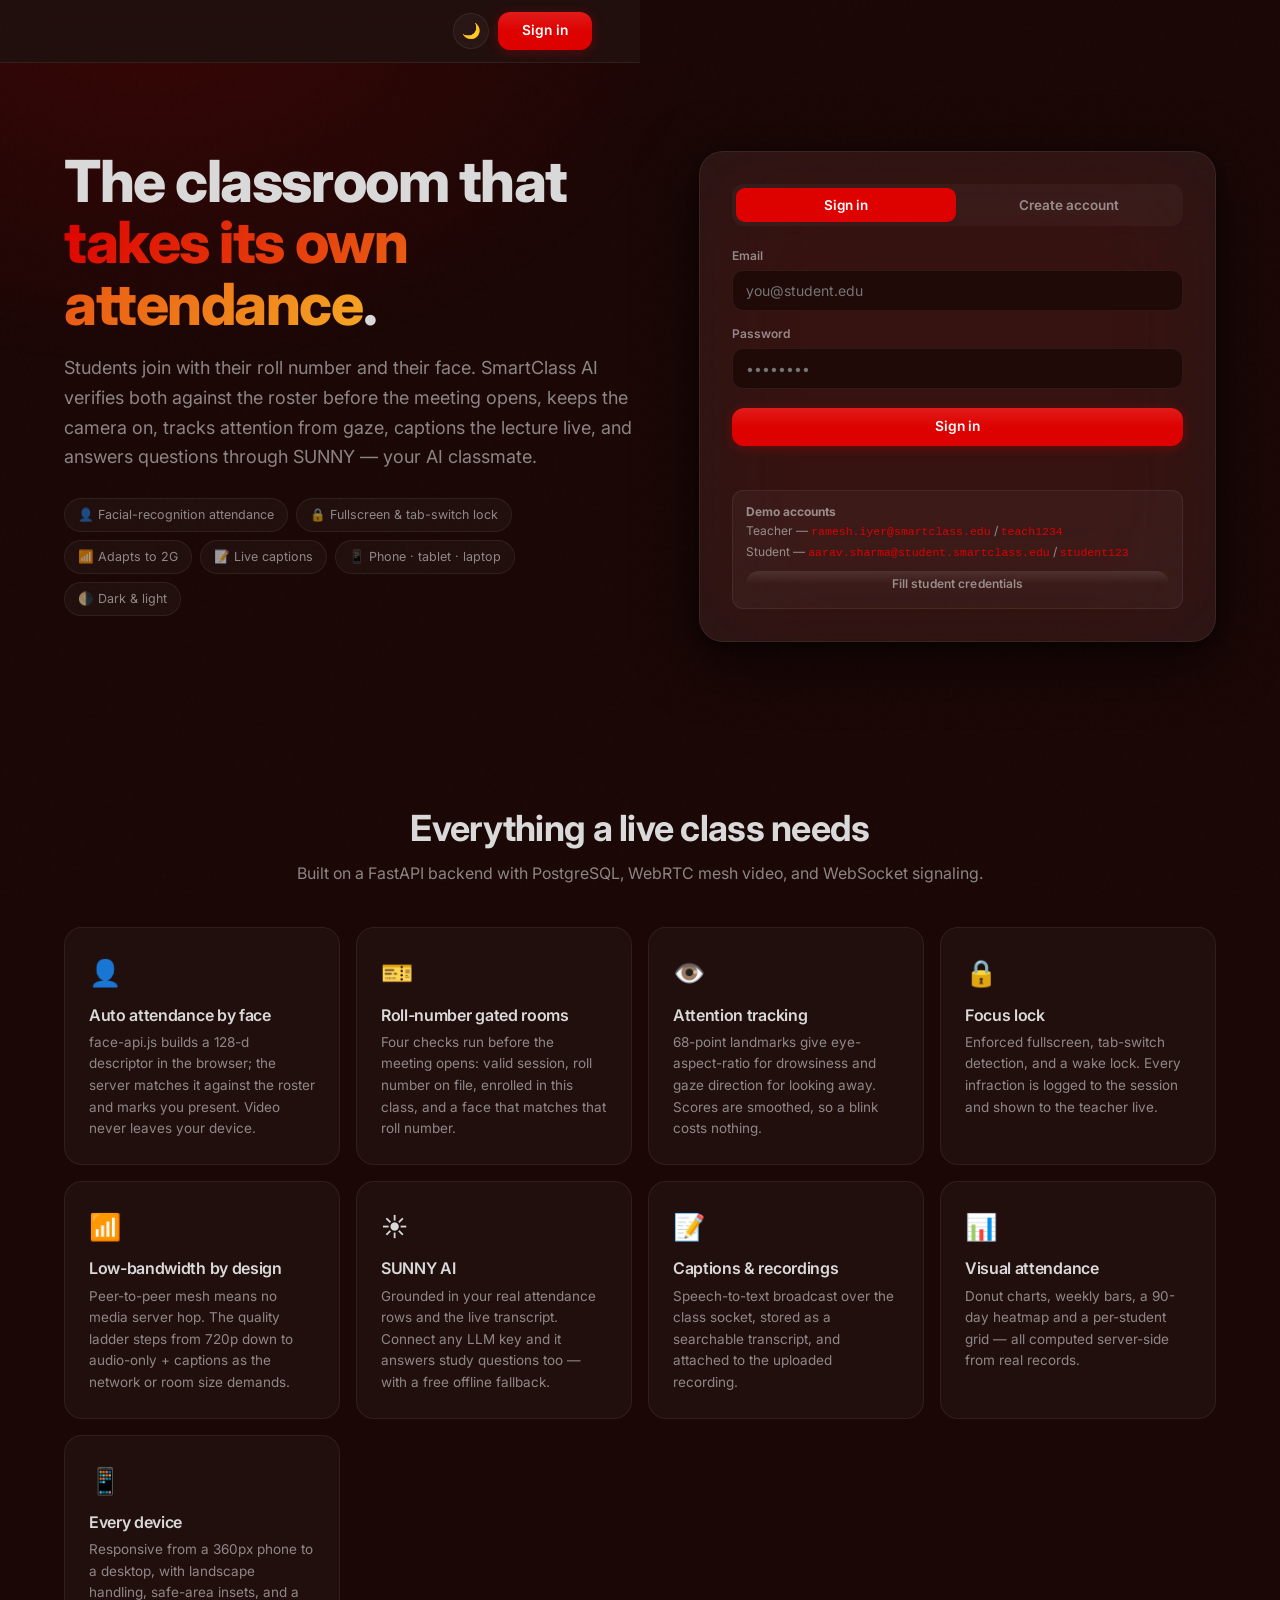
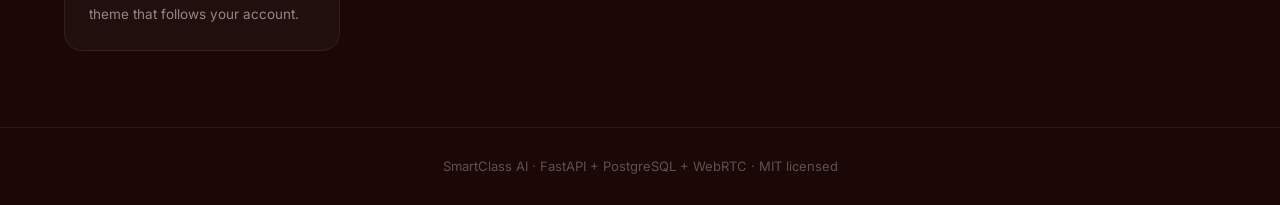
==== frontend/index.html @ 4f000e1f "Initial commit — SmartClass AI with bug fixes + Render deployment config" ====
<!DOCTYPE html>
<html lang="en" data-theme="dark">
<head>
<meta charset="UTF-8">
<meta name="viewport" content="width=device-width, initial-scale=1, viewport-fit=cover">
<meta name="theme-color" content="#1A0706">
<meta name="description" content="SmartClass AI — virtual classrooms with facial-recognition attendance, live captions, and the SUNNY AI assistant.">
<title>SmartClass AI — Intelligent Virtual Classrooms</title>
<link rel="preconnect" href="https://fonts.googleapis.com">
<link rel="preconnect" href="https://fonts.gstatic.com" crossorigin>
<link href="https://fonts.googleapis.com/css2?family=Inter:wght@300;400;500;600;700;800&display=swap" rel="stylesheet">
<link rel="stylesheet" href="css/liquid-glass.css">
<link rel="stylesheet" href="css/classroom.css">
<style>
  body { margin:0; background:var(--bg-primary); color:var(--text-primary); overflow-x:hidden; }
  .nav { position:sticky; top:0; z-index:50; display:flex; align-items:center; justify-content:space-between;
         padding:12px clamp(14px,4vw,48px); backdrop-filter:blur(18px);
         background:var(--glass-bg); border-bottom:1px solid var(--glass-border); }
  .brand { display:flex; align-items:center; gap:9px; font-weight:800; font-size:17px; }
  .brand em { font-style:normal; color:var(--accent); }
  .nav-actions { display:flex; align-items:center; gap:9px; }

  .hero { display:grid; grid-template-columns:1.05fr .95fr; gap:clamp(24px,5vw,64px);
          align-items:center; padding:clamp(36px,7vw,88px) clamp(16px,5vw,64px);
          background:radial-gradient(900px 600px at 12% -10%, rgba(var(--accent-rgb),.16), transparent 62%); }
  .hero h1 { font-size:clamp(32px,5.6vw,58px); line-height:1.06; letter-spacing:-.025em; margin:0 0 18px; }
  .hero h1 span { background:linear-gradient(120deg,var(--accent),#F5A623); -webkit-background-clip:text;
                  background-clip:text; -webkit-text-fill-color:transparent; }
  .hero p.lead { font-size:clamp(15px,2.1vw,18px); color:var(--text-secondary); line-height:1.65; margin:0 0 26px; max-width:52ch; }
  .pill-row { display:flex; flex-wrap:wrap; gap:8px; margin-bottom:26px; }
  .pill { padding:6px 13px; border-radius:999px; font-size:12.5px; background:var(--glass-bg);
          border:1px solid var(--glass-border); color:var(--text-secondary); }

  .auth-card { padding:clamp(20px,3.4vw,32px); border-radius:24px; }
  .auth-tabs { display:flex; gap:4px; padding:4px; border-radius:12px; background:var(--glass-bg); margin-bottom:20px; }
  .auth-tab { flex:1; padding:9px; border:0; border-radius:9px; background:transparent; cursor:pointer;
              font-family:inherit; font-size:13.5px; font-weight:600; color:var(--text-secondary); transition:all .2s; }
  .auth-tab.active { background:var(--accent); color:#fff; }
  .field { margin-bottom:13px; }
  .field label { display:block; font-size:12px; font-weight:600; color:var(--text-secondary); margin-bottom:5px; }
  .field input, .field select {
    width:100%; padding:11px 13px; border-radius:11px; font-family:inherit; font-size:14px; box-sizing:border-box;
    background:var(--bg-secondary); border:1px solid var(--glass-border); color:var(--text-primary); transition:border-color .2s; }
  .field input:focus, .field select:focus { outline:none; border-color:var(--accent); }
  .row2 { display:grid; grid-template-columns:1fr 1fr; gap:10px; }
  .auth-msg { font-size:13px; margin:10px 0 0; min-height:18px; }
  .auth-msg.error { color:var(--accent); } .auth-msg.ok { color:#2ECC71; }
  .demo-note { margin-top:16px; padding:11px 13px; border-radius:11px; font-size:12px; line-height:1.6;
               background:var(--glass-bg); color:var(--text-secondary); border:1px solid var(--glass-border); }
  .demo-note code { color:var(--accent); font-size:11.5px; }

  .features { padding:clamp(36px,6vw,80px) clamp(16px,5vw,64px); }
  .features h2 { font-size:clamp(24px,3.6vw,36px); text-align:center; margin:0 0 10px; letter-spacing:-.02em; }
  .features > p { text-align:center; color:var(--text-secondary); margin:0 0 40px; }
  .fgrid { display:grid; grid-template-columns:repeat(auto-fit,minmax(250px,1fr)); gap:16px; max-width:1180px; margin:0 auto; }
  .fcard { padding:24px; border-radius:18px; background:var(--glass-bg); border:1px solid var(--glass-border);
           transition:transform .25s cubic-bezier(.16,1,.3,1), border-color .25s; }
  .fcard:hover { transform:translateY(-4px); border-color:var(--glass-border-hover); }
  .fcard i { font-style:normal; font-size:26px; display:block; margin-bottom:12px; }
  .fcard h3 { margin:0 0 7px; font-size:16px; }
  .fcard p { margin:0; font-size:13.5px; color:var(--text-secondary); line-height:1.6; }

  footer { padding:28px; text-align:center; color:var(--text-tertiary); font-size:13px;
           border-top:1px solid var(--glass-border); }
  @media (max-width:900px) { .hero { grid-template-columns:1fr; } }
</style>
</head>
<body>

<nav class="nav">
  <div class="brand">☀️ SmartClass <em>AI</em></div>
  <div class="nav-actions">
    <button class="icon-btn" id="btn-theme" title="Light / dark">🌙</button>
    <a class="btn btn-primary" href="#auth" style="text-decoration:none">Sign in</a>
  </div>
</nav>

<section class="hero">
  <div>
    <h1>The classroom that <span>takes its own attendance</span>.</h1>
    <p class="lead">
      Students join with their roll number and their face. SmartClass AI verifies both against
      the roster before the meeting opens, keeps the camera on, tracks attention from gaze,
      captions the lecture live, and answers questions through SUNNY — your AI classmate.
    </p>
    <div class="pill-row">
      <span class="pill">👤 Facial-recognition attendance</span>
      <span class="pill">🔒 Fullscreen &amp; tab-switch lock</span>
      <span class="pill">📶 Adapts to 2G</span>
      <span class="pill">📝 Live captions</span>
      <span class="pill">📱 Phone · tablet · laptop</span>
      <span class="pill">🌗 Dark &amp; light</span>
    </div>
  </div>

  <div class="auth-card glass-float" id="auth">
    <div class="auth-tabs">
      <button class="auth-tab active" data-mode="login">Sign in</button>
      <button class="auth-tab" data-mode="register">Create account</button>
    </div>

    <form id="auth-form" autocomplete="on">
      <div id="register-only" hidden>
        <div class="field">
          <label for="f-name">Full name</label>
          <input id="f-name" name="name" type="text" placeholder="Aarav Sharma" autocomplete="name">
        </div>
        <div class="row2">
          <div class="field">
            <label for="f-role">I am a</label>
            <select id="f-role" name="role">
              <option value="student">Student</option>
              <option value="teacher">Teacher</option>
            </select>
          </div>
          <div class="field">
            <label for="f-roll">Roll number</label>
            <input id="f-roll" name="roll" type="text" placeholder="21CS031" autocomplete="off">
          </div>
        </div>
      </div>

      <div class="field">
        <label for="f-email">Email</label>
        <input id="f-email" name="email" type="email" required placeholder="you@student.edu" autocomplete="email">
      </div>
      <div class="field">
        <label for="f-pass">Password</label>
        <input id="f-pass" name="password" type="password" required placeholder="••••••••" autocomplete="current-password">
      </div>

      <button class="btn btn-primary" id="auth-submit" type="submit" style="width:100%;margin-top:6px">Sign in</button>
      <p class="auth-msg" id="auth-msg"></p>
    </form>

    <div class="demo-note">
      <strong>Demo accounts</strong><br>
      Teacher — <code>ramesh.iyer@smartclass.edu</code> / <code>teach1234</code><br>
      Student — <code>aarav.sharma@student.smartclass.edu</code> / <code>student123</code>
      <button class="btn btn-ghost" id="fill-student" style="margin-top:9px;width:100%;font-size:12px;padding:7px">
        Fill student credentials
      </button>
    </div>
  </div>
</section>

<section class="features">
  <h2>Everything a live class needs</h2>
  <p>Built on a FastAPI backend with PostgreSQL, WebRTC mesh video, and WebSocket signaling.</p>
  <div class="fgrid">
    <div class="fcard"><i>👤</i><h3>Auto attendance by face</h3>
      <p>face-api.js builds a 128-d descriptor in the browser; the server matches it against the roster and marks you present. Video never leaves your device.</p></div>
    <div class="fcard"><i>🎫</i><h3>Roll-number gated rooms</h3>
      <p>Four checks run before the meeting opens: valid session, roll number on file, enrolled in this class, and a face that matches that roll number.</p></div>
    <div class="fcard"><i>👁️</i><h3>Attention tracking</h3>
      <p>68-point landmarks give eye-aspect-ratio for drowsiness and gaze direction for looking away. Scores are smoothed, so a blink costs nothing.</p></div>
    <div class="fcard"><i>🔒</i><h3>Focus lock</h3>
      <p>Enforced fullscreen, tab-switch detection, and a wake lock. Every infraction is logged to the session and shown to the teacher live.</p></div>
    <div class="fcard"><i>📶</i><h3>Low-bandwidth by design</h3>
      <p>Peer-to-peer mesh means no media server hop. The quality ladder steps from 720p down to audio-only + captions as the network or room size demands.</p></div>
    <div class="fcard"><i>☀️</i><h3>SUNNY AI</h3>
      <p>Grounded in your real attendance rows and the live transcript. Connect any LLM key and it answers study questions too — with a free offline fallback.</p></div>
    <div class="fcard"><i>📝</i><h3>Captions &amp; recordings</h3>
      <p>Speech-to-text broadcast over the class socket, stored as a searchable transcript, and attached to the uploaded recording.</p></div>
    <div class="fcard"><i>📊</i><h3>Visual attendance</h3>
      <p>Donut charts, weekly bars, a 90-day heatmap and a per-student grid — all computed server-side from real records.</p></div>
    <div class="fcard"><i>📱</i><h3>Every device</h3>
      <p>Responsive from a 360px phone to a desktop, with landscape handling, safe-area insets, and a theme that follows your account.</p></div>
  </div>
</section>

<footer>SmartClass AI · FastAPI + PostgreSQL + WebRTC · MIT licensed</footer>

<script src="js/api.js"></script>
<script>
(() => {
  const $ = (id) => document.getElementById(id);
  let mode = 'login';

  /* theme */
  const applyTheme = (t) => {
    document.documentElement.setAttribute('data-theme', t);
    localStorage.setItem('sc-theme', t);
    $('btn-theme').textContent = t === 'dark' ? '🌙' : '☀️';
    document.querySelector('meta[name=theme-color]').setAttribute('content', t === 'dark' ? '#1A0706' : '#f5f0ef');
  };
  applyTheme(localStorage.getItem('sc-theme') || 'dark');
  $('btn-theme').onclick = () =>
    applyTheme(document.documentElement.getAttribute('data-theme') === 'dark' ? 'light' : 'dark');

  /* already signed in? */
  if (API.isAuthed()) {
    API.auth.me().then(() => { location.href = '/dashboard.html'; }).catch(() => API.setToken(null));
  }
  if (new URLSearchParams(location.search).get('expired')) {
    $('auth-msg').textContent = 'Your session expired — please sign in again.';
    $('auth-msg').className = 'auth-msg error';
  }

  /* tabs */
  document.querySelectorAll('.auth-tab').forEach(tab => {
    tab.onclick = () => {
      document.querySelectorAll('.auth-tab').forEach(t => t.classList.remove('active'));
      tab.classList.add('active');
      mode = tab.dataset.mode;
      $('register-only').hidden = mode === 'login';
      $('auth-submit').textContent = mode === 'login' ? 'Sign in' : 'Create account';
      $('f-pass').setAttribute('autocomplete', mode === 'login' ? 'current-password' : 'new-password');
      $('auth-msg').textContent = '';
    };
  });

  $('f-role').onchange = (e) => {
    const isStudent = e.target.value === 'student';
    $('f-roll').closest('.field').style.display = isStudent ? '' : 'none';
  };

  $('fill-student').onclick = () => {
    $('f-email').value = 'aarav.sharma@student.smartclass.edu';
    $('f-pass').value = 'student123';
  };

  /* submit */
  $('auth-form').onsubmit = async (e) => {
    e.preventDefault();
    const btn = $('auth-submit'), msg = $('auth-msg');
    btn.disabled = true;
    btn.textContent = mode === 'login' ? 'Signing in…' : 'Creating…';
    msg.textContent = '';

    try {
      if (mode === 'login') {
        await API.auth.login($('f-email').value.trim(), $('f-pass').value);
      } else {
        await API.auth.register({
          full_name: $('f-name').value.trim(),
          email: $('f-email').value.trim(),
          password: $('f-pass').value,
          role: $('f-role').value,
          roll_number: $('f-role').value === 'student' ? $('f-roll').value.trim() : null,
        });
      }
      msg.className = 'auth-msg ok';
      msg.textContent = 'Welcome — taking you to your dashboard…';
      const next = new URLSearchParams(location.search).get('next');
      setTimeout(() => { location.href = next || '/dashboard.html'; }, 500);
    } catch (err) {
      msg.className = 'auth-msg error';
      msg.textContent = err.message || 'Something went wrong.';
      btn.disabled = false;
      btn.textContent = mode === 'login' ? 'Sign in' : 'Create account';
    }
  };
})();
</script>
</body>
</html>
---- frontend/css/liquid-glass.css ----
/* ================================================================
   SmartClass AI — Liquid Glass Design System
   Dark-first, frosted glass, iOS-style aesthetics
   ================================================================ */

/* === Google Fonts Import === */
@import url('https://fonts.googleapis.com/css2?family=Inter:wght@300;400;500;600;700;800&display=swap');

/* === CSS Custom Properties === */
:root {
  /* --- Color Palette (Dark Theme — Default) --- */
  /* Coffee Bean #1A0706 · Black Cherry #55100D · Racing Red #DD0200 · Alabaster Grey #D9D9D9 */
  --bg-primary:    #1A0706;
  --bg-secondary:  #200a08;
  --bg-tertiary:   #2a100e;
  --bg-elevated:   #351613;

  /* Glass Morphism */
  --glass-bg:         rgba(217, 217, 217, 0.04);
  --glass-bg-hover:   rgba(217, 217, 217, 0.08);
  --glass-bg-active:  rgba(217, 217, 217, 0.12);
  --glass-bg-strong:  rgba(217, 217, 217, 0.07);
  --glass-border:     rgba(217, 217, 217, 0.08);
  --glass-border-hover: rgba(217, 217, 217, 0.15);
  --glass-blur:       40px;
  --glass-saturate:   180%;

  /* Text */
  --text-primary:    #D9D9D9;
  --text-secondary:  rgba(217, 217, 217, 0.60);
  --text-tertiary:   rgba(217, 217, 217, 0.35);
  --text-inverse:    #1A0706;

  /* Accent — Racing Red */
  --accent:          #DD0200;
  --accent-rgb:      221, 2, 0;
  --accent-glow:     rgba(221, 2, 0, 0.30);
  --accent-soft:     rgba(221, 2, 0, 0.14);
  --accent-hover:    #ff2a28;

  /* Semantic Colors */
  --success:         #34d399;
  --success-soft:    rgba(52, 211, 153, 0.12);
  --warning:         #fbbf24;
  --warning-soft:    rgba(251, 191, 36, 0.12);
  --error:           #DD0200;
  --error-soft:      rgba(221, 2, 0, 0.12);
  --info:            #55100D;
  --info-soft:       rgba(85, 16, 13, 0.20);

  /* Radii */
  --radius-xs:  6px;
  --radius-sm:  8px;
  --radius-md:  12px;
  --radius-lg:  16px;
  --radius-xl:  20px;
  --radius-2xl: 24px;
  --radius-full: 9999px;

  /* Spacing Scale */
  --space-1:  4px;
  --space-2:  8px;
  --space-3:  12px;
  --space-4:  16px;
  --space-5:  20px;
  --space-6:  24px;
  --space-8:  32px;
  --space-10: 40px;
  --space-12: 48px;
  --space-16: 64px;
  --space-20: 80px;

  /* Typography */
  --font-family: 'Inter', -apple-system, BlinkMacSystemFont, 'Segoe UI', sans-serif;
  --font-mono:   'SF Mono', 'Fira Code', 'Cascadia Code', monospace;

  --text-xs:   clamp(0.6875rem, 0.65rem + 0.15vw, 0.75rem);   /* ~11-12px */
  --text-sm:   clamp(0.75rem, 0.7rem + 0.2vw, 0.875rem);      /* ~12-14px */
  --text-base: clamp(0.875rem, 0.82rem + 0.22vw, 1rem);        /* ~14-16px */
  --text-lg:   clamp(1rem, 0.92rem + 0.32vw, 1.125rem);        /* ~16-18px */
  --text-xl:   clamp(1.125rem, 1rem + 0.5vw, 1.25rem);         /* ~18-20px */
  --text-2xl:  clamp(1.25rem, 1.1rem + 0.6vw, 1.5rem);         /* ~20-24px */
  --text-3xl:  clamp(1.5rem, 1.2rem + 1.2vw, 2rem);            /* ~24-32px */
  --text-4xl:  clamp(1.875rem, 1.4rem + 1.8vw, 2.5rem);        /* ~30-40px */
  --text-5xl:  clamp(2.25rem, 1.6rem + 2.5vw, 3.25rem);        /* ~36-52px */
  --text-6xl:  clamp(2.75rem, 1.8rem + 3.5vw, 4rem);           /* ~44-64px */

  /* Shadows */
  --shadow-glass:     0 4px 30px rgba(0, 0, 0, 0.4), 0 1px 3px rgba(0, 0, 0, 0.3);
  --shadow-elevated:  0 8px 40px rgba(0, 0, 0, 0.5), 0 2px 8px rgba(0, 0, 0, 0.3);
  --shadow-float:     0 16px 60px rgba(0, 0, 0, 0.6), 0 4px 16px rgba(0, 0, 0, 0.4);
  --shadow-glow:      0 0 30px var(--accent-glow), 0 0 60px rgba(var(--accent-rgb), 0.1);

  /* Transitions */
  --ease-out:       cubic-bezier(0.16, 1, 0.3, 1);
  --ease-bounce:    cubic-bezier(0.34, 1.56, 0.64, 1);
  --ease-spring:    cubic-bezier(0.22, 1, 0.36, 1);
  --duration-fast:  150ms;
  --duration-base:  250ms;
  --duration-slow:  400ms;

  /* Z-Index Scale */
  --z-base:     1;
  --z-dropdown: 100;
  --z-sticky:   200;
  --z-overlay:  300;
  --z-modal:    400;
  --z-toast:    500;
  --z-chatbot:  600;

  /* Scroll progress bar */
  --scroll-progress: 0;

  /* Motion preference */
  --motion-scale: 1;
}

/* === Light Theme === */
[data-theme="light"] {
  --bg-primary:    #f5f0ef;
  --bg-secondary:  #ffffff;
  --bg-tertiary:   #faf6f5;
  --bg-elevated:   #ffffff;

  --glass-bg:         rgba(255, 255, 255, 0.68);
  --glass-bg-hover:   rgba(255, 255, 255, 0.80);
  --glass-bg-active:  rgba(255, 255, 255, 0.90);
  --glass-bg-strong:  rgba(255, 255, 255, 0.82);
  --glass-border:     rgba(85, 16, 13, 0.08);
  --glass-border-hover: rgba(85, 16, 13, 0.14);

  --text-primary:    #1A0706;
  --text-secondary:  rgba(26, 7, 6, 0.55);
  --text-tertiary:   rgba(26, 7, 6, 0.32);
  --text-inverse:    #D9D9D9;

  --accent:          #BB0200;
  --accent-rgb:      187, 2, 0;
  --accent-glow:     rgba(187, 2, 0, 0.18);
  --accent-soft:     rgba(187, 2, 0, 0.10);
  --accent-hover:    #DD0200;

  --shadow-glass:     0 4px 30px rgba(26, 7, 6, 0.06), 0 1px 3px rgba(26, 7, 6, 0.04);
  --shadow-elevated:  0 8px 40px rgba(26, 7, 6, 0.08), 0 2px 8px rgba(26, 7, 6, 0.05);
  --shadow-float:     0 16px 60px rgba(26, 7, 6, 0.10), 0 4px 16px rgba(26, 7, 6, 0.06);
  --shadow-glow:      0 0 30px var(--accent-glow), 0 0 60px rgba(var(--accent-rgb), 0.06);
}

/* === Reduced Motion === */
@media (prefers-reduced-motion: reduce) {
  :root {
    --motion-scale: 0;
    --duration-fast: 0ms;
    --duration-base: 0ms;
    --duration-slow: 0ms;
  }
}

/* === Reset & Base === */
*,
*::before,
*::after {
  margin: 0;
  padding: 0;
  box-sizing: border-box;
}

html {
  font-size: 16px;
  scroll-behavior: smooth;
  -webkit-font-smoothing: antialiased;
  -moz-osx-font-smoothing: grayscale;
  text-rendering: optimizeLegibility;
}

body {
  font-family: var(--font-family);
  font-size: var(--text-base);
  line-height: 1.6;
  color: var(--text-primary);
  background: var(--bg-primary);
  min-height: 100vh;
  overflow-x: hidden;
  transition: background-color var(--duration-slow) var(--ease-out),
              color var(--duration-slow) var(--ease-out);
}

/* Subtle noise texture overlay for depth */
body::before {
  content: '';
  position: fixed;
  inset: 0;
  z-index: -1;
  opacity: 0.015;
  background-image: url("data:image/svg+xml,%3Csvg viewBox='0 0 256 256' xmlns='http://www.w3.org/2000/svg'%3E%3Cfilter id='n'%3E%3CfeTurbulence type='fractalNoise' baseFrequency='0.9' numOctaves='4' stitchTiles='stitch'/%3E%3C/filter%3E%3Crect width='100%25' height='100%25' filter='url(%23n)'/%3E%3C/svg%3E");
  background-repeat: repeat;
  pointer-events: none;
}

a {
  color: var(--accent);
  text-decoration: none;
  transition: color var(--duration-fast) var(--ease-out);
}

a:hover {
  color: var(--accent-hover);
}

img, video {
  max-width: 100%;
  height: auto;
  display: block;
}

button {
  cursor: pointer;
  font-family: inherit;
  border: none;
  background: none;
  color: inherit;
}

input, textarea, select {
  font-family: inherit;
  font-size: inherit;
  color: inherit;
}

::selection {
  background: var(--accent-soft);
  color: var(--accent);
}

/* Custom Scrollbar */
::-webkit-scrollbar {
  width: 6px;
  height: 6px;
}

::-webkit-scrollbar-track {
  background: transparent;
}

::-webkit-scrollbar-thumb {
  background: var(--glass-border);
  border-radius: var(--radius-full);
}

::-webkit-scrollbar-thumb:hover {
  background: var(--glass-border-hover);
}

/* === Typography === */
h1, h2, h3, h4, h5, h6 {
  line-height: 1.2;
  letter-spacing: -0.02em;
  font-weight: 700;
  color: var(--text-primary);
}

h1 { font-size: var(--text-5xl); font-weight: 800; letter-spacing: -0.03em; }
h2 { font-size: var(--text-4xl); }
h3 { font-size: var(--text-3xl); font-weight: 600; }
h4 { font-size: var(--text-2xl); font-weight: 600; }
h5 { font-size: var(--text-xl);  font-weight: 600; }
h6 { font-size: var(--text-lg);  font-weight: 600; }

p {
  color: var(--text-secondary);
  line-height: 1.7;
}

.text-xs   { font-size: var(--text-xs); }
.text-sm   { font-size: var(--text-sm); }
.text-base { font-size: var(--text-base); }
.text-lg   { font-size: var(--text-lg); }
.text-xl   { font-size: var(--text-xl); }
.text-2xl  { font-size: var(--text-2xl); }
.text-3xl  { font-size: var(--text-3xl); }
.text-4xl  { font-size: var(--text-4xl); }
.text-5xl  { font-size: var(--text-5xl); }
.text-6xl  { font-size: var(--text-6xl); }

.font-light    { font-weight: 300; }
.font-normal   { font-weight: 400; }
.font-medium   { font-weight: 500; }
.font-semibold { font-weight: 600; }
.font-bold     { font-weight: 700; }
.font-black    { font-weight: 800; }

.text-primary   { color: var(--text-primary); }
.text-secondary { color: var(--text-secondary); }
.text-tertiary  { color: var(--text-tertiary); }
.text-accent    { color: var(--accent); }
.text-success   { color: var(--success); }
.text-warning   { color: var(--warning); }
.text-error     { color: var(--error); }

.text-center { text-align: center; }
.text-mono   { font-family: var(--font-mono); }

/* === Layout === */
.container {
  width: 100%;
  max-width: 1200px;
  margin: 0 auto;
  padding: 0 var(--space-6);
}

.container-sm { max-width: 680px; }
.container-lg { max-width: 1440px; }

.section {
  padding: var(--space-20) 0;
}

.section-sm {
  padding: var(--space-12) 0;
}

/* Flex Utilities */
.flex        { display: flex; }
.flex-col    { flex-direction: column; }
.flex-wrap   { flex-wrap: wrap; }
.items-center   { align-items: center; }
.items-start    { align-items: flex-start; }
.items-end      { align-items: flex-end; }
.justify-center { justify-content: center; }
.justify-between { justify-content: space-between; }
.justify-end    { justify-content: flex-end; }
.gap-1  { gap: var(--space-1); }
.gap-2  { gap: var(--space-2); }
.gap-3  { gap: var(--space-3); }
.gap-4  { gap: var(--space-4); }
.gap-6  { gap: var(--space-6); }
.gap-8  { gap: var(--space-8); }
.gap-10 { gap: var(--space-10); }
.gap-12 { gap: var(--space-12); }
.flex-1 { flex: 1; }

/* Grid Utilities */
.grid { display: grid; }
.grid-2 { grid-template-columns: repeat(2, 1fr); }
.grid-3 { grid-template-columns: repeat(3, 1fr); }
.grid-4 { grid-template-columns: repeat(4, 1fr); }

@media (max-width: 1024px) {
  .grid-4 { grid-template-columns: repeat(2, 1fr); }
  .grid-3 { grid-template-columns: repeat(2, 1fr); }
}

@media (max-width: 640px) {
  .grid-4,
  .grid-3,
  .grid-2 { grid-template-columns: 1fr; }

  .container { padding: 0 var(--space-4); }
  .section   { padding: var(--space-12) 0; }
}

/* Spacing Utilities */
.mt-1  { margin-top: var(--space-1); }
.mt-2  { margin-top: var(--space-2); }
.mt-3  { margin-top: var(--space-3); }
.mt-4  { margin-top: var(--space-4); }
.mt-6  { margin-top: var(--space-6); }
.mt-8  { margin-top: var(--space-8); }
.mt-10 { margin-top: var(--space-10); }
.mt-12 { margin-top: var(--space-12); }
.mb-2  { margin-bottom: var(--space-2); }
.mb-4  { margin-bottom: var(--space-4); }
.mb-6  { margin-bottom: var(--space-6); }
.mb-8  { margin-bottom: var(--space-8); }

.p-2  { padding: var(--space-2); }
.p-3  { padding: var(--space-3); }
.p-4  { padding: var(--space-4); }
.p-6  { padding: var(--space-6); }
.p-8  { padding: var(--space-8); }
.px-4 { padding-left: var(--space-4); padding-right: var(--space-4); }
.px-6 { padding-left: var(--space-6); padding-right: var(--space-6); }
.py-2 { padding-top: var(--space-2); padding-bottom: var(--space-2); }
.py-3 { padding-top: var(--space-3); padding-bottom: var(--space-3); }
.py-4 { padding-top: var(--space-4); padding-bottom: var(--space-4); }

/* === Glass Components === */

/* Base glass panel */
.glass {
  background: var(--glass-bg);
  backdrop-filter: blur(var(--glass-blur)) saturate(var(--glass-saturate));
  -webkit-backdrop-filter: blur(var(--glass-blur)) saturate(var(--glass-saturate));
  border: 1px solid var(--glass-border);
  border-radius: var(--radius-lg);
  box-shadow: var(--shadow-glass);
  transition: background var(--duration-base) var(--ease-out),
              border-color var(--duration-base) var(--ease-out),
              box-shadow var(--duration-base) var(--ease-out);
}

.glass:hover {
  background: var(--glass-bg-hover);
  border-color: var(--glass-border-hover);
}

/* Strong glass (more opaque) */
.glass-strong {
  background: var(--glass-bg-strong);
  backdrop-filter: blur(60px) saturate(200%);
  -webkit-backdrop-filter: blur(60px) saturate(200%);
  border: 1px solid var(--glass-border);
  border-radius: var(--radius-lg);
  box-shadow: var(--shadow-glass);
}

/* Floating glass (elevated, for nav, modals) */
.glass-float {
  background: var(--glass-bg-strong);
  backdrop-filter: blur(60px) saturate(200%);
  -webkit-backdrop-filter: blur(60px) saturate(200%);
  border: 1px solid var(--glass-border);
  border-radius: var(--radius-xl);
  box-shadow: var(--shadow-float);
}

/* Glass card */
.glass-card {
  background: var(--glass-bg);
  backdrop-filter: blur(var(--glass-blur)) saturate(var(--glass-saturate));
  -webkit-backdrop-filter: blur(var(--glass-blur)) saturate(var(--glass-saturate));
  border: 1px solid var(--glass-border);
  border-radius: var(--radius-xl);
  box-shadow: var(--shadow-glass);
  padding: var(--space-6);
  transition: transform var(--duration-base) var(--ease-out),
              box-shadow var(--duration-base) var(--ease-out),
              border-color var(--duration-base) var(--ease-out);
}

.glass-card:hover {
  transform: translateY(-2px) scale(calc(1 + 0.005 * var(--motion-scale)));
  box-shadow: var(--shadow-elevated);
  border-color: var(--glass-border-hover);
}

/* Inset glass (recessed look for inputs, video areas) */
.glass-inset {
  background: rgba(0, 0, 0, 0.2);
  border: 1px solid var(--glass-border);
  border-radius: var(--radius-md);
  box-shadow: inset 0 2px 8px rgba(0, 0, 0, 0.3);
}

[data-theme="light"] .glass-inset {
  background: rgba(0, 0, 0, 0.04);
  box-shadow: inset 0 2px 8px rgba(0, 0, 0, 0.06);
}

/* === Navigation === */
.nav {
  position: fixed;
  top: var(--space-4);
  left: 50%;
  transform: translateX(-50%);
  z-index: var(--z-sticky);
  padding: var(--space-3) var(--space-6);
  display: flex;
  align-items: center;
  gap: var(--space-8);
  min-width: min(90vw, 900px);
}

.nav-brand {
  display: flex;
  align-items: center;
  gap: var(--space-3);
  font-weight: 700;
  font-size: var(--text-lg);
  color: var(--text-primary);
  letter-spacing: -0.01em;
  white-space: nowrap;
}

.nav-brand-icon {
  width: 32px;
  height: 32px;
  background: linear-gradient(135deg, var(--accent), #55100D);
  border-radius: var(--radius-sm);
  display: flex;
  align-items: center;
  justify-content: center;
  font-size: 16px;
  color: white;
  font-weight: 800;
}

.nav-links {
  display: flex;
  align-items: center;
  gap: var(--space-1);
  list-style: none;
  flex: 1;
  justify-content: center;
}

.nav-links a {
  padding: var(--space-2) var(--space-4);
  border-radius: var(--radius-sm);
  color: var(--text-secondary);
  font-size: var(--text-sm);
  font-weight: 500;
  transition: color var(--duration-fast) var(--ease-out),
              background var(--duration-fast) var(--ease-out);
}

.nav-links a:hover,
.nav-links a.active {
  color: var(--text-primary);
  background: var(--glass-bg-hover);
}

.nav-actions {
  display: flex;
  align-items: center;
  gap: var(--space-3);
}

/* Scroll progress bar */
.scroll-progress {
  position: fixed;
  top: 0;
  left: 0;
  height: 2px;
  background: linear-gradient(90deg, var(--accent), #55100D);
  z-index: var(--z-sticky);
  transform-origin: left;
  transform: scaleX(var(--scroll-progress));
  transition: transform 80ms linear;
}

/* Mobile nav */
.nav-toggle {
  display: none;
  width: 32px;
  height: 32px;
  align-items: center;
  justify-content: center;
  border-radius: var(--radius-sm);
}

@media (max-width: 768px) {
  .nav {
    min-width: calc(100vw - var(--space-8));
    padding: var(--space-3) var(--space-4);
    gap: var(--space-4);
  }

  .nav-toggle { display: flex; }

  .nav-links {
    display: none;
    position: absolute;
    top: calc(100% + var(--space-2));
    left: 0;
    right: 0;
    flex-direction: column;
    background: var(--glass-bg-strong);
    backdrop-filter: blur(60px) saturate(200%);
    -webkit-backdrop-filter: blur(60px) saturate(200%);
    border: 1px solid var(--glass-border);
    border-radius: var(--radius-lg);
    padding: var(--space-3);
    box-shadow: var(--shadow-float);
  }

  .nav-links.open { display: flex; }

  .nav-links a {
    width: 100%;
    padding: var(--space-3) var(--space-4);
  }
}

/* === Buttons === */
.btn {
  display: inline-flex;
  align-items: center;
  justify-content: center;
  gap: var(--space-2);
  padding: var(--space-3) var(--space-6);
  border-radius: var(--radius-md);
  font-size: var(--text-sm);
  font-weight: 600;
  letter-spacing: 0.01em;
  line-height: 1;
  white-space: nowrap;
  transition: all var(--duration-fast) var(--ease-out);
  position: relative;
  overflow: hidden;
}

.btn::after {
  content: '';
  position: absolute;
  inset: 0;
  background: linear-gradient(180deg, rgba(255,255,255,0.1) 0%, transparent 50%);
  border-radius: inherit;
  pointer-events: none;
}

/* Primary button */
.btn-primary {
  background: var(--accent);
  color: #fff;
  box-shadow: 0 2px 12px var(--accent-glow);
}

.btn-primary:hover {
  background: var(--accent-hover);
  box-shadow: 0 4px 20px var(--accent-glow);
  transform: translateY(-1px);
}

.btn-primary:active {
  transform: translateY(0);
}

/* Secondary / Glass button */
.btn-secondary {
  background: var(--glass-bg);
  backdrop-filter: blur(20px);
  -webkit-backdrop-filter: blur(20px);
  border: 1px solid var(--glass-border);
  color: var(--text-primary);
}

.btn-secondary:hover {
  background: var(--glass-bg-hover);
  border-color: var(--glass-border-hover);
}

/* Ghost button */
.btn-ghost {
  color: var(--text-secondary);
  padding: var(--space-2) var(--space-4);
}

.btn-ghost:hover {
  color: var(--text-primary);
  background: var(--glass-bg-hover);
}

/* Danger button */
.btn-danger {
  background: var(--error);
  color: #fff;
}

.btn-danger:hover {
  background: #f98585;
  box-shadow: 0 4px 20px rgba(248, 113, 113, 0.25);
}

/* Sizes */
.btn-sm {
  padding: var(--space-2) var(--space-4);
  font-size: var(--text-xs);
  border-radius: var(--radius-sm);
}

.btn-lg {
  padding: var(--space-4) var(--space-8);
  font-size: var(--text-base);
  border-radius: var(--radius-lg);
}

/* Icon button */
.btn-icon {
  width: 40px;
  height: 40px;
  padding: 0;
  border-radius: var(--radius-md);
  font-size: 18px;
}

.btn-icon-sm {
  width: 32px;
  height: 32px;
  padding: 0;
  border-radius: var(--radius-sm);
  font-size: 14px;
}

/* === Forms & Inputs === */
.input {
  width: 100%;
  padding: var(--space-3) var(--space-4);
  background: var(--glass-bg);
  backdrop-filter: blur(20px);
  -webkit-backdrop-filter: blur(20px);
  border: 1px solid var(--glass-border);
  border-radius: var(--radius-md);
  color: var(--text-primary);
  font-size: var(--text-sm);
  outline: none;
  transition: border-color var(--duration-fast) var(--ease-out),
              box-shadow var(--duration-fast) var(--ease-out);
}

.input:focus {
  border-color: var(--accent);
  box-shadow: 0 0 0 3px var(--accent-soft);
}

.input::placeholder {
  color: var(--text-tertiary);
}

.input-group {
  display: flex;
  flex-direction: column;
  gap: var(--space-2);
}

.input-label {
  font-size: var(--text-sm);
  font-weight: 500;
  color: var(--text-secondary);
}

textarea.input {
  resize: vertical;
  min-height: 100px;
  line-height: 1.6;
}

/* === Badges & Pills === */
.badge {
  display: inline-flex;
  align-items: center;
  gap: var(--space-1);
  padding: var(--space-1) var(--space-3);
  border-radius: var(--radius-full);
  font-size: var(--text-xs);
  font-weight: 600;
  letter-spacing: 0.02em;
}

.badge-accent {
  background: var(--accent-soft);
  color: var(--accent);
}

.badge-success {
  background: var(--success-soft);
  color: var(--success);
}

.badge-warning {
  background: var(--warning-soft);
  color: var(--warning);
}

.badge-error {
  background: var(--error-soft);
  color: var(--error);
}

.badge-glass {
  background: var(--glass-bg);
  border: 1px solid var(--glass-border);
  color: var(--text-secondary);
}

/* Status dot */
.status-dot {
  width: 8px;
  height: 8px;
  border-radius: 50%;
  display: inline-block;
}

.status-dot-live {
  background: var(--success);
  box-shadow: 0 0 8px var(--success);
  animation: pulse-glow 2s infinite;
}

.status-dot-offline { background: var(--text-tertiary); }
.status-dot-warning { background: var(--warning); }

/* === Tabs === */
.tabs {
  display: flex;
  gap: var(--space-1);
  padding: var(--space-1);
  background: var(--glass-bg);
  border: 1px solid var(--glass-border);
  border-radius: var(--radius-lg);
  overflow-x: auto;
}

.tab {
  padding: var(--space-2) var(--space-5);
  border-radius: var(--radius-md);
  font-size: var(--text-sm);
  font-weight: 500;
  color: var(--text-secondary);
  transition: all var(--duration-fast) var(--ease-out);
  white-space: nowrap;
  cursor: pointer;
}

.tab:hover {
  color: var(--text-primary);
  background: var(--glass-bg-hover);
}

.tab.active {
  color: var(--text-primary);
  background: var(--glass-bg-active);
  box-shadow: 0 1px 4px rgba(0,0,0,0.2);
}

/* Tab content panels */
.tab-panel {
  display: none;
  animation: fadeSlideUp var(--duration-base) var(--ease-out);
}

.tab-panel.active {
  display: block;
}

/* === Modal / Dialog === */
.modal-overlay {
  position: fixed;
  inset: 0;
  background: rgba(0, 0, 0, 0.6);
  backdrop-filter: blur(8px);
  -webkit-backdrop-filter: blur(8px);
  z-index: var(--z-modal);
  display: flex;
  align-items: center;
  justify-content: center;
  padding: var(--space-6);
  opacity: 0;
  pointer-events: none;
  transition: opacity var(--duration-base) var(--ease-out);
}

.modal-overlay.open {
  opacity: 1;
  pointer-events: all;
}

.modal {
  width: 100%;
  max-width: 520px;
  max-height: 80vh;
  overflow-y: auto;
  padding: var(--space-8);
  transform: scale(0.95) translateY(10px);
  transition: transform var(--duration-base) var(--ease-spring);
}

.modal-overlay.open .modal {
  transform: scale(1) translateY(0);
}

.modal-header {
  display: flex;
  align-items: center;
  justify-content: space-between;
  margin-bottom: var(--space-6);
}

.modal-title {
  font-size: var(--text-xl);
  font-weight: 700;
}

/* === Toast / Notification === */
.toast-container {
  position: fixed;
  top: var(--space-6);
  right: var(--space-6);
  z-index: var(--z-toast);
  display: flex;
  flex-direction: column;
  gap: var(--space-3);
}

.toast {
  padding: var(--space-4) var(--space-5);
  border-radius: var(--radius-md);
  font-size: var(--text-sm);
  font-weight: 500;
  display: flex;
  align-items: center;
  gap: var(--space-3);
  min-width: 300px;
  max-width: 420px;
  animation: slideInRight var(--duration-base) var(--ease-spring);
}

.toast-success { background: var(--success-soft); border: 1px solid rgba(52,211,153,0.2); color: var(--success); }
.toast-error   { background: var(--error-soft);   border: 1px solid rgba(248,113,113,0.2); color: var(--error); }
.toast-warning { background: var(--warning-soft); border: 1px solid rgba(251,191,36,0.2);  color: var(--warning); }
.toast-info    { background: var(--info-soft);    border: 1px solid rgba(129,140,248,0.2);  color: var(--info); }

/* === Avatar === */
.avatar {
  width: 40px;
  height: 40px;
  border-radius: 50%;
  overflow: hidden;
  border: 2px solid var(--glass-border);
  flex-shrink: 0;
  display: flex;
  align-items: center;
  justify-content: center;
  font-weight: 700;
  font-size: var(--text-sm);
  background: var(--accent-soft);
  color: var(--accent);
}

.avatar img {
  width: 100%;
  height: 100%;
  object-fit: cover;
}

.avatar-sm { width: 32px; height: 32px; font-size: var(--text-xs); }
.avatar-lg { width: 56px; height: 56px; font-size: var(--text-lg); }
.avatar-xl { width: 72px; height: 72px; font-size: var(--text-2xl); }

.avatar-group {
  display: flex;
}

.avatar-group .avatar {
  margin-left: -8px;
}

.avatar-group .avatar:first-child {
  margin-left: 0;
}

/* === Video Grid (Classroom) === */
.video-grid {
  display: grid;
  gap: var(--space-3);
  grid-template-columns: 1fr;
  height: 100%;
}

.video-grid.has-students {
  grid-template-columns: 3fr 1fr;
}

.video-tile {
  position: relative;
  border-radius: var(--radius-lg);
  overflow: hidden;
  background: var(--bg-tertiary);
  border: 1px solid var(--glass-border);
  aspect-ratio: 16 / 9;
}

.video-tile video {
  width: 100%;
  height: 100%;
  object-fit: cover;
}

.video-tile-overlay {
  position: absolute;
  bottom: 0;
  left: 0;
  right: 0;
  padding: var(--space-3) var(--space-4);
  background: linear-gradient(transparent, rgba(0,0,0,0.7));
  display: flex;
  align-items: center;
  justify-content: space-between;
}

.video-tile-name {
  font-size: var(--text-sm);
  font-weight: 600;
  color: #fff;
}

.video-students-sidebar {
  display: flex;
  flex-direction: column;
  gap: var(--space-3);
  overflow-y: auto;
  max-height: 100%;
}

.video-students-sidebar .video-tile {
  aspect-ratio: 4 / 3;
}

@media (max-width: 768px) {
  .video-grid.has-students {
    grid-template-columns: 1fr;
    grid-template-rows: 3fr auto;
  }

  .video-students-sidebar {
    flex-direction: row;
    overflow-x: auto;
    max-height: none;
  }

  .video-students-sidebar .video-tile {
    min-width: 120px;
    aspect-ratio: 4 / 3;
  }
}

/* === Captions Overlay === */
.captions-bar {
  position: fixed;
  bottom: var(--space-6);
  left: 50%;
  transform: translateX(-50%);
  max-width: 80vw;
  padding: var(--space-3) var(--space-6);
  font-size: var(--text-base);
  font-weight: 500;
  text-align: center;
  z-index: var(--z-overlay);
  color: #fff;
  background: rgba(0, 0, 0, 0.7);
  backdrop-filter: blur(20px);
  -webkit-backdrop-filter: blur(20px);
  border-radius: var(--radius-lg);
  opacity: 0;
  transition: opacity var(--duration-fast) var(--ease-out);
  pointer-events: none;
}

.captions-bar.visible {
  opacity: 1;
}

/* === Tab-Switch Warning Overlay === */
.violation-overlay {
  position: fixed;
  inset: 0;
  background: rgba(0, 0, 0, 0.85);
  backdrop-filter: blur(30px);
  -webkit-backdrop-filter: blur(30px);
  z-index: var(--z-modal);
  display: flex;
  flex-direction: column;
  align-items: center;
  justify-content: center;
  gap: var(--space-6);
  opacity: 0;
  pointer-events: none;
  transition: opacity var(--duration-base) var(--ease-out);
}

.violation-overlay.visible {
  opacity: 1;
  pointer-events: all;
}

.violation-icon {
  width: 80px;
  height: 80px;
  border-radius: 50%;
  background: var(--error-soft);
  display: flex;
  align-items: center;
  justify-content: center;
  font-size: 36px;
  animation: shake 0.5s var(--ease-out);
}

/* === Dashboard Specific === */
.stat-card {
  padding: var(--space-6);
}

.stat-value {
  font-size: var(--text-4xl);
  font-weight: 800;
  letter-spacing: -0.03em;
  line-height: 1;
  margin-bottom: var(--space-2);
}

.stat-label {
  font-size: var(--text-sm);
  color: var(--text-secondary);
  font-weight: 500;
}

.stat-trend {
  display: inline-flex;
  align-items: center;
  gap: var(--space-1);
  font-size: var(--text-xs);
  font-weight: 600;
  margin-top: var(--space-3);
}

.stat-trend-up   { color: var(--success); }
.stat-trend-down { color: var(--error); }

/* Calendar Heatmap */
.heatmap {
  display: grid;
  grid-template-columns: repeat(auto-fill, 14px);
  gap: 3px;
}

.heatmap-cell {
  width: 14px;
  height: 14px;
  border-radius: 3px;
  background: var(--glass-bg);
  border: 1px solid var(--glass-border);
  transition: background var(--duration-fast);
}

.heatmap-cell[data-level="1"] { background: var(--accent-soft); }
.heatmap-cell[data-level="2"] { background: rgba(var(--accent-rgb), 0.4); }
.heatmap-cell[data-level="3"] { background: rgba(var(--accent-rgb), 0.6); }
.heatmap-cell[data-level="4"] { background: var(--accent); }

/* === Engagement Meter === */
.engagement-ring {
  position: relative;
  width: 120px;
  height: 120px;
}

.engagement-ring svg {
  transform: rotate(-90deg);
}

.engagement-ring circle {
  fill: none;
  stroke-width: 8;
  stroke-linecap: round;
}

.engagement-ring .bg {
  stroke: var(--glass-bg-strong);
}

.engagement-ring .progress {
  stroke: var(--accent);
  transition: stroke-dashoffset var(--duration-slow) var(--ease-out);
}

.engagement-value {
  position: absolute;
  inset: 0;
  display: flex;
  align-items: center;
  justify-content: center;
  font-size: var(--text-2xl);
  font-weight: 800;
}

/* === Animations & Keyframes === */
@keyframes fadeIn {
  from { opacity: 0; }
  to   { opacity: 1; }
}

@keyframes fadeSlideUp {
  from { opacity: 0; transform: translateY(16px); }
  to   { opacity: 1; transform: translateY(0); }
}

@keyframes fadeSlideDown {
  from { opacity: 0; transform: translateY(-16px); }
  to   { opacity: 1; transform: translateY(0); }
}

@keyframes slideInRight {
  from { opacity: 0; transform: translateX(30px); }
  to   { opacity: 1; transform: translateX(0); }
}

@keyframes scaleIn {
  from { opacity: 0; transform: scale(0.9); }
  to   { opacity: 1; transform: scale(1); }
}

@keyframes shake {
  0%, 100% { transform: translateX(0); }
  10%, 50%, 90% { transform: translateX(-5px); }
  30%, 70% { transform: translateX(5px); }
}

@keyframes pulse-glow {
  0%, 100% { opacity: 1; box-shadow: 0 0 8px currentColor; }
  50%      { opacity: 0.6; box-shadow: 0 0 16px currentColor; }
}

@keyframes float {
  0%, 100% { transform: translateY(0); }
  50%      { transform: translateY(-8px); }
}

@keyframes spin {
  to { transform: rotate(360deg); }
}

@keyframes bounce-in {
  0%   { opacity: 0; transform: scale(0.3); }
  50%  { transform: scale(1.05); }
  70%  { transform: scale(0.95); }
  100% { opacity: 1; transform: scale(1); }
}

@keyframes typing-dot {
  0%, 60%, 100% { opacity: 0.3; transform: translateY(0); }
  30%           { opacity: 1;   transform: translateY(-4px); }
}

/* Reveal on scroll */
.reveal {
  opacity: 0;
  transform: translateY(30px);
  transition: opacity 0.6s var(--ease-out),
              transform 0.6s var(--ease-out);
}

.reveal.visible {
  opacity: 1;
  transform: translateY(0);
}

.reveal-delay-1 { transition-delay: 0.1s; }
.reveal-delay-2 { transition-delay: 0.2s; }
.reveal-delay-3 { transition-delay: 0.3s; }
.reveal-delay-4 { transition-delay: 0.4s; }

/* === Utility Classes === */
.w-full  { width: 100%; }
.h-full  { height: 100%; }
.hidden  { display: none !important; }
.sr-only {
  position: absolute;
  width: 1px;
  height: 1px;
  padding: 0;
  margin: -1px;
  overflow: hidden;
  clip: rect(0,0,0,0);
  border: 0;
}

.truncate {
  white-space: nowrap;
  overflow: hidden;
  text-overflow: ellipsis;
}

.relative { position: relative; }
.absolute { position: absolute; }
.sticky   { position: sticky; }
.overflow-hidden { overflow: hidden; }
.pointer  { cursor: pointer; }

/* Loading spinner */
.spinner {
  width: 20px;
  height: 20px;
  border: 2px solid var(--glass-border);
  border-top-color: var(--accent);
  border-radius: 50%;
  animation: spin 0.6s linear infinite;
}

.spinner-lg {
  width: 40px;
  height: 40px;
  border-width: 3px;
}

/* Divider */
.divider {
  height: 1px;
  background: var(--glass-border);
  border: none;
  margin: var(--space-6) 0;
}

/* === SUNNY Chatbot Styles === */
.sunny-fab {
  position: fixed;
  bottom: var(--space-6);
  right: var(--space-6);
  width: 60px;
  height: 60px;
  border-radius: 50%;
  background: linear-gradient(135deg, var(--accent), #55100D);
  color: #fff;
  font-size: 24px;
  display: flex;
  align-items: center;
  justify-content: center;
  z-index: var(--z-chatbot);
  box-shadow: 0 4px 20px var(--accent-glow),
              0 8px 32px rgba(0, 0, 0, 0.3);
  transition: transform var(--duration-fast) var(--ease-bounce),
              box-shadow var(--duration-fast) var(--ease-out);
  cursor: pointer;
  border: none;
}

.sunny-fab:hover {
  transform: scale(1.1);
  box-shadow: 0 6px 28px var(--accent-glow),
              0 12px 40px rgba(0, 0, 0, 0.4);
}

.sunny-fab.open {
  transform: scale(0);
  pointer-events: none;
}

/* Chatbot Panel */
.sunny-panel {
  position: fixed;
  bottom: var(--space-6);
  right: var(--space-6);
  width: min(420px, calc(100vw - var(--space-8)));
  height: min(600px, calc(100vh - 120px));
  z-index: var(--z-chatbot);
  display: flex;
  flex-direction: column;
  overflow: hidden;
  transform: scale(0.4) translateY(40px);
  transform-origin: bottom right;
  opacity: 0;
  pointer-events: none;
  transition: transform var(--duration-base) var(--ease-spring),
              opacity var(--duration-base) var(--ease-out);
}

.sunny-panel.open {
  transform: scale(1) translateY(0);
  opacity: 1;
  pointer-events: all;
}

.sunny-header {
  display: flex;
  align-items: center;
  gap: var(--space-3);
  padding: var(--space-4) var(--space-5);
  border-bottom: 1px solid var(--glass-border);
}

.sunny-avatar {
  width: 40px;
  height: 40px;
  border-radius: 50%;
  background: linear-gradient(135deg, var(--accent), #55100D);
  display: flex;
  align-items: center;
  justify-content: center;
  font-size: 20px;
  color: #fff;
  position: relative;
}

.sunny-avatar::after {
  content: '';
  position: absolute;
  inset: -3px;
  border-radius: 50%;
  background: conic-gradient(var(--accent), #55100D, var(--accent));
  z-index: -1;
  opacity: 0.4;
  animation: spin 3s linear infinite;
}

.sunny-name {
  font-weight: 700;
  font-size: var(--text-base);
}

.sunny-status {
  font-size: var(--text-xs);
  color: var(--success);
  display: flex;
  align-items: center;
  gap: var(--space-1);
}

.sunny-close {
  margin-left: auto;
  width: 32px;
  height: 32px;
  border-radius: 50%;
  display: flex;
  align-items: center;
  justify-content: center;
  color: var(--text-secondary);
  transition: background var(--duration-fast), color var(--duration-fast);
}

.sunny-close:hover {
  background: var(--glass-bg-hover);
  color: var(--text-primary);
}

/* Messages area */
.sunny-messages {
  flex: 1;
  overflow-y: auto;
  padding: var(--space-4);
  display: flex;
  flex-direction: column;
  gap: var(--space-3);
}

.sunny-msg {
  max-width: 85%;
  padding: var(--space-3) var(--space-4);
  border-radius: var(--radius-lg);
  font-size: var(--text-sm);
  line-height: 1.5;
  animation: fadeSlideUp var(--duration-fast) var(--ease-out);
}

.sunny-msg-bot {
  align-self: flex-start;
  background: var(--glass-bg-strong);
  border: 1px solid var(--glass-border);
  color: var(--text-primary);
  border-bottom-left-radius: var(--radius-xs);
}

.sunny-msg-user {
  align-self: flex-end;
  background: var(--accent);
  color: #fff;
  border-bottom-right-radius: var(--radius-xs);
}

/* Typing indicator */
.sunny-typing {
  display: flex;
  gap: 4px;
  padding: var(--space-3) var(--space-4);
  align-self: flex-start;
}

.sunny-typing span {
  width: 6px;
  height: 6px;
  border-radius: 50%;
  background: var(--text-tertiary);
  animation: typing-dot 1.2s infinite;
}

.sunny-typing span:nth-child(2) { animation-delay: 0.2s; }
.sunny-typing span:nth-child(3) { animation-delay: 0.4s; }

/* Quick action chips */
.sunny-chips {
  display: flex;
  flex-wrap: wrap;
  gap: var(--space-2);
  padding: var(--space-2) var(--space-4);
}

.sunny-chip {
  padding: var(--space-2) var(--space-3);
  border-radius: var(--radius-full);
  font-size: var(--text-xs);
  font-weight: 500;
  background: var(--glass-bg);
  border: 1px solid var(--glass-border);
  color: var(--text-secondary);
  cursor: pointer;
  transition: all var(--duration-fast) var(--ease-out);
  white-space: nowrap;
}

.sunny-chip:hover {
  background: var(--accent-soft);
  border-color: var(--accent);
  color: var(--accent);
}

/* Input area */
.sunny-input-area {
  display: flex;
  align-items: center;
  gap: var(--space-2);
  padding: var(--space-3) var(--space-4);
  border-top: 1px solid var(--glass-border);
}

.sunny-input {
  flex: 1;
  padding: var(--space-3) var(--space-4);
  background: var(--glass-bg);
  border: 1px solid var(--glass-border);
  border-radius: var(--radius-full);
  color: var(--text-primary);
  font-size: var(--text-sm);
  outline: none;
  transition: border-color var(--duration-fast);
}

.sunny-input:focus {
  border-color: var(--accent);
}

.sunny-send {
  width: 36px;
  height: 36px;
  border-radius: 50%;
  background: var(--accent);
  color: #fff;
  display: flex;
  align-items: center;
  justify-content: center;
  font-size: 16px;
  border: none;
  cursor: pointer;
  transition: background var(--duration-fast), transform var(--duration-fast);
}

.sunny-send:hover {
  background: var(--accent-hover);
  transform: scale(1.05);
}

.sunny-voice {
  width: 36px;
  height: 36px;
  border-radius: 50%;
  background: transparent;
  color: var(--text-secondary);
  display: flex;
  align-items: center;
  justify-content: center;
  font-size: 16px;
  border: 1px solid var(--glass-border);
  cursor: pointer;
  transition: all var(--duration-fast);
}

.sunny-voice:hover,
.sunny-voice.listening {
  background: var(--error-soft);
  border-color: var(--error);
  color: var(--error);
}

/* === Print Styles === */
@media print {
  .nav, .scroll-progress, .sunny-fab, .sunny-panel,
  .toast-container, .violation-overlay { display: none !important; }
  body { background: #fff; color: #000; }
  .glass, .glass-card, .glass-float, .glass-strong { 
    background: #fff; border: 1px solid #ddd; backdrop-filter: none;
  }
}
---- frontend/css/classroom.css ----
/* ================================================================
   SmartClass AI — Classroom & dashboard layer
   Builds on liquid-glass.css tokens; fully themed for dark + light and
   responsive from 360px phones to desktop.
   ================================================================ */

/* The UA stylesheet's [hidden] { display:none } loses to any component rule that
   sets `display` (.gate, .app-shell, .quality-menu, .side-body …). Without this,
   toggling `.hidden` in JS silently does nothing. Keep it first. */
[hidden] { display: none !important; }

/* ---------------- Pre-join gate ---------------- */
.classroom-body { margin: 0; overflow: hidden; background: var(--bg-primary); }

.gate {
  position: fixed; inset: 0; z-index: 100;
  display: grid; place-items: center;
  padding: var(--space-4);
  background:
    radial-gradient(900px 600px at 20% -10%, rgba(var(--accent-rgb), .16), transparent 60%),
    var(--bg-primary);
  overflow-y: auto;
}
.gate-card {
  width: min(520px, 100%);
  padding: clamp(20px, 4vw, 32px);
  border-radius: var(--radius-2xl, 24px);
}
.gate-head { display: flex; gap: var(--space-4); align-items: center; margin-bottom: var(--space-5); }
.gate-logo { font-size: 34px; line-height: 1; }
.gate-title { margin: 0; font-size: clamp(19px, 3.4vw, 23px); font-weight: 700; color: var(--text-primary); }
.gate-sub { margin: 4px 0 0; font-size: 14px; color: var(--text-secondary); }

.gate-preview {
  position: relative; aspect-ratio: 4 / 3; width: 100%;
  border-radius: var(--radius-xl, 18px); overflow: hidden;
  background: #000; margin-bottom: var(--space-5);
  border: 1px solid var(--glass-border);
}
.gate-preview video { width: 100%; height: 100%; object-fit: cover; transform: scaleX(-1); }
.gate-preview canvas { position: absolute; inset: 0; width: 100%; height: 100%; }
.gate-scanline {
  position: absolute; left: 0; right: 0; height: 2px;
  background: linear-gradient(90deg, transparent, var(--accent), transparent);
  box-shadow: 0 0 14px var(--accent);
  animation: scan 2.6s ease-in-out infinite; opacity: 0;
}
.gate-preview.scanning .gate-scanline { opacity: 1; }
@keyframes scan { 0%,100% { top: 4% } 50% { top: 94% } }

.gate-steps { list-style: none; margin: 0 0 var(--space-4); padding: 0; display: grid; gap: 10px; }
.gate-steps li {
  display: flex; align-items: center; gap: 10px;
  font-size: 14px; color: var(--text-tertiary); transition: color .25s ease;
}
.gate-steps .dot {
  width: 9px; height: 9px; border-radius: 50%;
  background: var(--text-tertiary); flex: none; transition: all .25s ease;
}
.gate-steps li.active { color: var(--text-primary); }
.gate-steps li.active .dot { background: var(--accent); box-shadow: 0 0 10px var(--accent); }
.gate-steps li.done { color: var(--text-secondary); }
.gate-steps li.done .dot { background: #2ECC71; box-shadow: 0 0 8px rgba(46,204,113,.5); }
.gate-steps li.fail .dot { background: var(--accent); }

.gate-msg { min-height: 20px; font-size: 14px; margin-bottom: var(--space-4); color: var(--text-secondary); }
.gate-msg.error { color: var(--accent); }
.gate-msg.ok { color: #2ECC71; }
.gate-actions { display: flex; gap: 10px; flex-wrap: wrap; }
.gate-actions .btn { flex: 1 1 160px; }
.gate-privacy { margin: var(--space-4) 0 0; font-size: 12px; color: var(--text-tertiary); text-align: center; }

/* ---------------- App shell ---------------- */
.app-shell { display: flex; flex-direction: column; height: 100dvh; background: var(--bg-primary); }

.app-bar {
  display: flex; align-items: center; justify-content: space-between; gap: var(--space-4);
  padding: 10px clamp(10px, 2vw, 20px);
  border-radius: 0; border-left: 0; border-right: 0; border-top: 0;
  flex: none;
}
.bar-left, .bar-center, .bar-right { display: flex; align-items: center; gap: 10px; min-width: 0; }
.bar-title { display: flex; flex-direction: column; line-height: 1.2; min-width: 0; }
.bar-title strong { font-size: 15px; color: var(--text-primary); white-space: nowrap; overflow: hidden; text-overflow: ellipsis; }
.bar-title span { font-size: 12px; color: var(--text-secondary); }

.live-pill {
  display: inline-flex; align-items: center; gap: 6px;
  padding: 4px 10px; border-radius: 999px; font-size: 11px; font-weight: 700; letter-spacing: .06em;
  background: rgba(var(--accent-rgb), .14); color: var(--accent); flex: none;
}
.chip {
  display: inline-flex; align-items: center; gap: 5px;
  padding: 5px 10px; border-radius: 999px; font-size: 12px; font-variant-numeric: tabular-nums;
  background: var(--glass-bg); border: 1px solid var(--glass-border); color: var(--text-secondary);
  white-space: nowrap;
}
.icon-btn {
  width: 36px; height: 36px; border-radius: 50%; border: 1px solid var(--glass-border);
  background: var(--glass-bg); color: var(--text-primary); cursor: pointer; font-size: 15px;
  display: grid; place-items: center; transition: all .2s ease;
}
.icon-btn:hover { background: var(--glass-bg-hover); transform: translateY(-1px); }

.ring {
  width: 44px; height: 44px; border-radius: 50%; display: grid; place-items: center;
  font-size: 11px; font-weight: 700; color: var(--text-primary); flex: none;
  background: conic-gradient(#2ECC71 0% 100%, var(--bg-tertiary) 0);
  position: relative;
}
.ring::before {
  content: ''; position: absolute; inset: 4px; border-radius: 50%; background: var(--bg-primary);
}
.ring span { position: relative; z-index: 1; }

/* ---------------- Stage ---------------- */
.stage {
  flex: 1; display: grid; grid-template-columns: 1fr 320px; gap: var(--space-4);
  padding: var(--space-4); min-height: 0;
}
.grid {
  display: grid; gap: var(--space-3); min-height: 0;
  grid-template-columns: repeat(auto-fit, minmax(240px, 1fr));
  align-content: start;
}
/* With one or two people the tiles should fill the stage rather than sit in a
   letterboxed 16:9 band with dead space beneath. */
.grid[data-count="1"] { grid-template-columns: 1fr; grid-template-rows: 1fr; align-content: stretch; }
.grid[data-count="2"] { grid-template-columns: repeat(2, 1fr); grid-template-rows: 1fr; align-content: stretch; }
.grid[data-count="1"] .tile,
.grid[data-count="2"] .tile { aspect-ratio: auto; height: 100%; min-height: 200px; }

.tile {
  position: relative; border-radius: var(--radius-xl, 18px); overflow: hidden;
  background: #0b0403; aspect-ratio: 16 / 9; min-height: 0; max-height: 100%;
  border: 1px solid var(--glass-border);
  transition: box-shadow .25s ease, border-color .25s ease;
}
.tile.speaking { border-color: var(--accent); box-shadow: 0 0 0 2px rgba(var(--accent-rgb), .4); }
.tile.pinned { grid-column: 1 / -1; aspect-ratio: 16 / 8; }
.tile video { width: 100%; height: 100%; object-fit: cover; background: #000; }
.tile.self video { transform: scaleX(-1); }
.tile-off {
  position: absolute; inset: 0; display: grid; place-items: center;
  background: var(--bg-tertiary); color: var(--text-secondary); font-size: 32px; font-weight: 700;
}
.tile-label {
  position: absolute; left: 8px; bottom: 8px; display: flex; align-items: center; gap: 6px;
  padding: 5px 10px; border-radius: 999px; font-size: 12px; font-weight: 600;
  background: rgba(0,0,0,.55); color: #fff; backdrop-filter: blur(8px); max-width: calc(100% - 16px);
}
.tile-roll { opacity: .7; font-weight: 400; }
.tile-badges { position: absolute; right: 8px; top: 8px; display: flex; gap: 5px; }
.tile-badge {
  padding: 3px 7px; border-radius: 8px; font-size: 11px;
  background: rgba(0,0,0,.55); color: #fff; backdrop-filter: blur(8px);
}
.tile-badge.verified { background: rgba(46,204,113,.85); }
.tile-badge.hand { background: rgba(245,166,35,.9); }

/* ---------------- Side panel ---------------- */
.side-panel { display: flex; flex-direction: column; min-height: 0; border-radius: var(--radius-xl, 18px); overflow: hidden; }
.side-tabs { display: flex; border-bottom: 1px solid var(--glass-border); flex: none; }
.side-tab {
  flex: 1; padding: 11px 6px; border: 0; background: transparent; cursor: pointer;
  color: var(--text-secondary); font-size: 13px; font-weight: 600; font-family: inherit;
  border-bottom: 2px solid transparent; transition: all .2s ease;
}
.side-tab.active { color: var(--text-primary); border-bottom-color: var(--accent); }
.side-body { flex: 1; overflow-y: auto; padding: var(--space-3); }

.person {
  display: flex; align-items: center; gap: 10px; padding: 8px; border-radius: 12px;
  transition: background .2s ease;
}
.person:hover { background: var(--glass-bg); }
.avatar {
  width: 32px; height: 32px; border-radius: 50%; flex: none; display: grid; place-items: center;
  font-size: 12px; font-weight: 700; color: #fff;
  background: linear-gradient(135deg, var(--accent), #55100D);
}
.person-meta { flex: 1; min-width: 0; }
.person-name { font-size: 13px; color: var(--text-primary); font-weight: 600; white-space: nowrap; overflow: hidden; text-overflow: ellipsis; }
.person-sub { font-size: 11px; color: var(--text-tertiary); }
.person-score { font-size: 12px; font-weight: 700; font-variant-numeric: tabular-nums; }
.score-good { color: #2ECC71; } .score-mid { color: #F5A623; } .score-bad { color: var(--accent); }

.att-row {
  display: flex; align-items: center; gap: 8px; padding: 7px 8px; border-radius: 10px; font-size: 13px;
}
.att-row + .att-row { margin-top: 2px; }
.att-dot { width: 8px; height: 8px; border-radius: 50%; flex: none; }
.att-present { background: #2ECC71; } .att-late { background: #F5A623; } .att-absent { background: var(--accent); }
.att-name { flex: 1; color: var(--text-primary); white-space: nowrap; overflow: hidden; text-overflow: ellipsis; }
.att-conf { font-size: 11px; color: var(--text-tertiary); font-variant-numeric: tabular-nums; }

.att-summary { display: grid; grid-template-columns: repeat(3, 1fr); gap: 8px; margin-bottom: var(--space-3); }
.att-stat { text-align: center; padding: 10px 4px; border-radius: 12px; background: var(--glass-bg); }
.att-stat b { display: block; font-size: 19px; color: var(--text-primary); font-variant-numeric: tabular-nums; }
.att-stat span { font-size: 10px; color: var(--text-tertiary); text-transform: uppercase; letter-spacing: .05em; }

.tx-line { font-size: 13px; line-height: 1.55; margin-bottom: 10px; color: var(--text-secondary); }
.tx-line b { color: var(--text-primary); font-weight: 600; }
.tx-time { font-size: 10px; color: var(--text-tertiary); font-variant-numeric: tabular-nums; margin-right: 5px; }

/* ---------------- Captions ---------------- */
.captions-bar {
  position: fixed; left: 50%; transform: translateX(-50%);
  bottom: calc(84px + env(safe-area-inset-bottom, 0px));
  max-width: min(860px, 92vw); padding: 12px 20px; border-radius: 14px;
  background: rgba(0,0,0,.74); color: #fff; backdrop-filter: blur(14px);
  font-size: clamp(14px, 2.4vw, 18px); line-height: 1.45; text-align: center; z-index: 60;
  box-shadow: 0 8px 32px rgba(0,0,0,.4);
}
[data-theme="light"] .captions-bar { background: rgba(26,7,6,.86); }
.cc-speaker { font-weight: 700; color: var(--accent); margin-right: 8px; }

/* ---------------- Toolbar ---------------- */
.toolbar {
  display: flex; justify-content: center; align-items: center; gap: clamp(4px, 1.4vw, 12px);
  padding: 10px clamp(8px, 2vw, 20px) calc(10px + env(safe-area-inset-bottom, 0px));
  border-radius: 0; border-left: 0; border-right: 0; border-bottom: 0; flex: none;
  overflow-x: auto; scrollbar-width: none;
}
.toolbar::-webkit-scrollbar { display: none; }
.tool {
  display: flex; flex-direction: column; align-items: center; gap: 3px;
  min-width: 58px; padding: 7px 10px; border-radius: 14px; cursor: pointer;
  border: 1px solid transparent; background: transparent; color: var(--text-secondary);
  font-family: inherit; transition: all .2s ease; flex: none;
}
.tool span { font-size: 19px; line-height: 1; }
.tool label { font-size: 10px; font-weight: 600; letter-spacing: .02em; cursor: pointer; }
.tool:hover { background: var(--glass-bg); color: var(--text-primary); transform: translateY(-2px); }
.tool.active { background: rgba(var(--accent-rgb), .16); color: var(--accent); border-color: rgba(var(--accent-rgb), .3); }
.tool.danger:hover { background: rgba(var(--accent-rgb), .18); color: var(--accent); }
.tool.locked { opacity: .55; cursor: not-allowed; }
.tool.recording span { animation: pulse-rec 1.4s ease-in-out infinite; }
@keyframes pulse-rec { 50% { opacity: .35 } }

.quality-menu {
  position: fixed; bottom: 92px; right: 20px; z-index: 70;
  display: flex; flex-direction: column; padding: 6px; border-radius: 14px; min-width: 168px;
}
.quality-menu button {
  padding: 9px 12px; border: 0; background: transparent; text-align: left; cursor: pointer;
  color: var(--text-secondary); border-radius: 9px; font-size: 13px; font-family: inherit;
}
.quality-menu button:hover { background: var(--glass-bg-hover); color: var(--text-primary); }
.quality-menu button.active { color: var(--accent); font-weight: 600; }

/* ---------------- Violation overlay ---------------- */
.violation-overlay {
  position: fixed; inset: 0; z-index: 200; display: grid; place-items: center;
  background: rgba(26,7,6,.86); backdrop-filter: blur(10px); padding: var(--space-4);
}
.violation-card { max-width: 420px; padding: var(--space-8, 32px); text-align: center; border-radius: 22px; }
.violation-icon { font-size: 44px; margin-bottom: var(--space-3); }
.violation-card h2 { margin: 0 0 10px; color: var(--text-primary); font-size: 21px; }
.violation-card p { color: var(--text-secondary); font-size: 14px; line-height: 1.6; margin: 0 0 var(--space-3); }
.violation-count { font-size: 13px !important; }
.violation-count strong { color: var(--accent); }

/* ---------------- Responsive ---------------- */
@media (max-width: 1024px) {
  .stage { grid-template-columns: 1fr; }
  .side-panel { max-height: 34vh; }
}
@media (max-width: 720px) {
  .bar-center .chip:not(#class-timer):not(#people-chip) { display: none; }
  .bar-title span { display: none; }
  .stage { padding: 8px; gap: 8px; }
  .grid { grid-template-columns: repeat(auto-fit, minmax(150px, 1fr)); }
  .side-panel { max-height: 30vh; }
  .tool { min-width: 50px; padding: 6px; }
  .tool label { display: none; }
  .tool span { font-size: 21px; }
  .captions-bar { bottom: calc(72px + env(safe-area-inset-bottom, 0px)); padding: 9px 14px; }
  .ring { width: 38px; height: 38px; font-size: 10px; }
}
@media (max-width: 420px) {
  .grid { grid-template-columns: 1fr 1fr; }
  .gate-card { padding: 18px; }
}
/* Landscape phones in class: reclaim vertical space */
@media (max-height: 480px) and (orientation: landscape) {
  .app-bar { padding: 5px 12px; }
  .side-panel { display: none; }
  .stage { grid-template-columns: 1fr; padding: 6px; }
}

/* iOS fallback when the Fullscreen API is unavailable */
.immersive-fallback, .immersive-fallback body { overflow: hidden !important; height: 100dvh; }

/* ---------------- Toasts ---------------- */
.toast-container { position: fixed; top: 16px; right: 16px; z-index: 300; display: flex; flex-direction: column; gap: 8px; }
.toast {
  display: flex; align-items: center; gap: 9px; padding: 11px 15px; border-radius: 12px;
  background: var(--glass-bg-strong); border: 1px solid var(--glass-border);
  backdrop-filter: blur(18px); color: var(--text-primary); font-size: 13px;
  box-shadow: var(--shadow-float); max-width: min(340px, calc(100vw - 32px));
  animation: toast-in .3s cubic-bezier(.16,1,.3,1);
}
@keyframes toast-in { from { opacity: 0; transform: translateX(24px) } }
.toast-success { border-left: 3px solid #2ECC71; }
.toast-error   { border-left: 3px solid var(--accent); }
.toast-warning { border-left: 3px solid #F5A623; }
.toast-info    { border-left: 3px solid #4A9EFF; }

/* ---------------- SUNNY panel legibility ----------------
   The glass surface is deliberately translucent, but chat is dense text sitting
   over whatever chart happens to be behind it. Give the panel and its message
   bubbles an opaque-enough backing that copy stays readable in both themes,
   and keep the messages area scrollable so long answers don't push the input
   box off-screen. */
.sunny-panel {
  background: var(--bg-elevated);
  background-image: linear-gradient(var(--glass-bg), var(--glass-bg));
  backdrop-filter: blur(28px) saturate(140%);
  -webkit-backdrop-filter: blur(28px) saturate(140%);
  border: 1px solid var(--glass-border);
}
:root[data-theme="dark"] .sunny-panel { background: #241110; }
:root[data-theme="light"] .sunny-panel { background: #ffffff; }

.sunny-messages { overscroll-behavior: contain; }
.sunny-msg-bot {
  background: var(--bg-tertiary);
  border: 1px solid var(--glass-border);
}
.sunny-msg { max-width: 92%; }
.sunny-msg ul { margin: 6px 0; padding-left: 18px; }
.sunny-msg li { margin: 3px 0; }
.sunny-msg pre {
  background: var(--bg-primary); border-radius: 8px; padding: 10px;
  overflow-x: auto; font-size: 12px; margin: 8px 0;
}
.sunny-msg code { font-size: 12.5px; }

/* The suggestion chips are a single scrollable row, not a growing block that
   eats the message area. */
.sunny-chips {
  flex-wrap: nowrap; overflow-x: auto; scrollbar-width: none;
  flex: none; padding-bottom: 2px;
}
.sunny-chips::-webkit-scrollbar { display: none; }
.sunny-chip { white-space: nowrap; flex: none; }
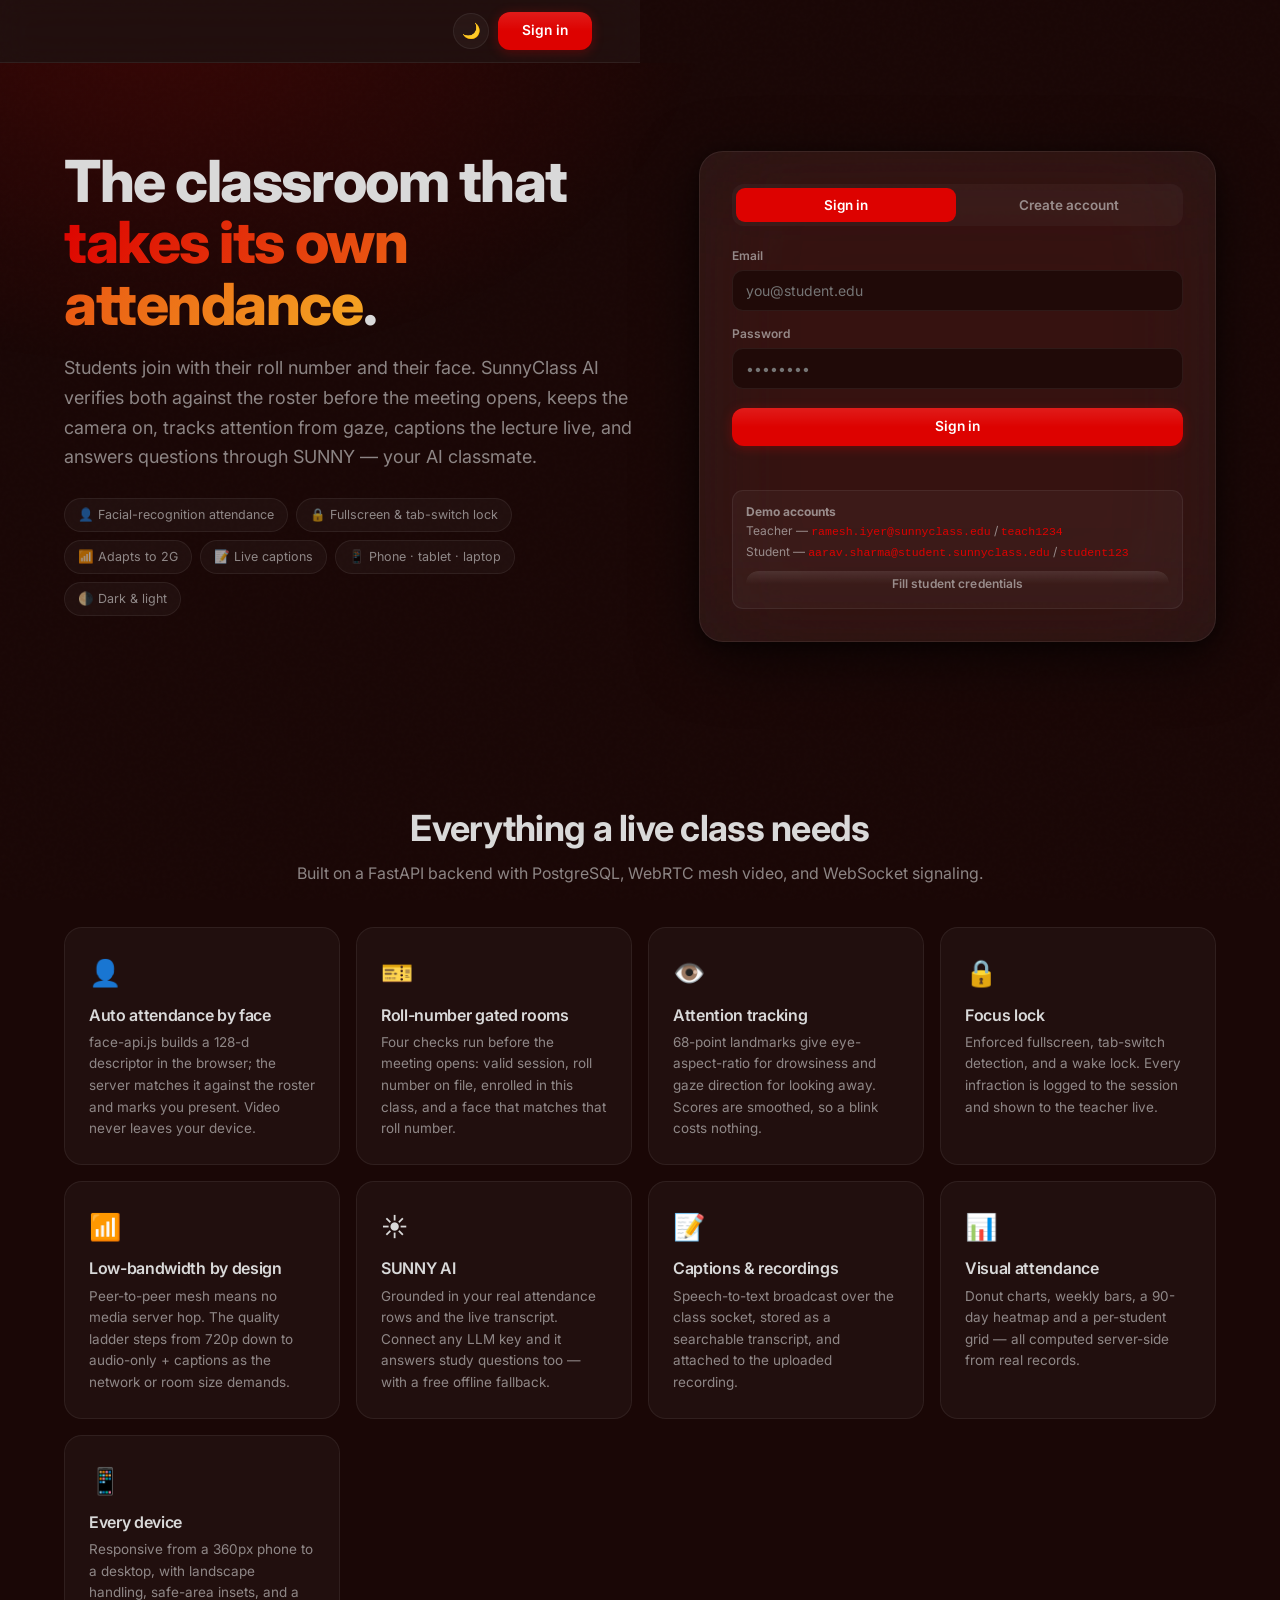
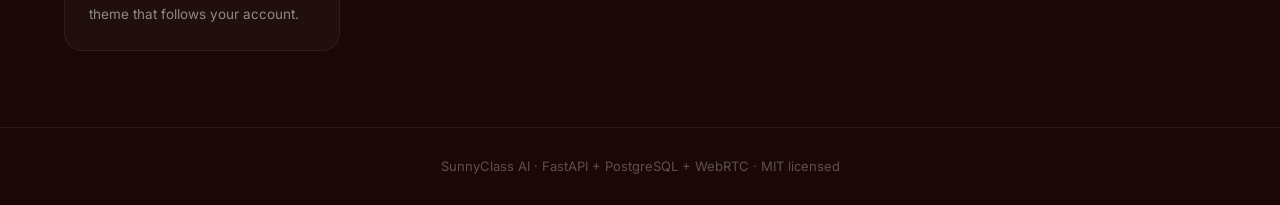
==== commit afe63db8: "Rename to SunnyClass + add meeting features (chat, polls, whiteboard, reactions) - Rename SmartClass" ====
--- a/frontend/index.html
+++ b/frontend/index.html
@@ -4,8 +4,8 @@
 <meta charset="UTF-8">
 <meta name="viewport" content="width=device-width, initial-scale=1, viewport-fit=cover">
 <meta name="theme-color" content="#1A0706">
-<meta name="description" content="SmartClass AI — virtual classrooms with facial-recognition attendance, live captions, and the SUNNY AI assistant.">
-<title>SmartClass AI — Intelligent Virtual Classrooms</title>
+<meta name="description" content="SunnyClass AI — virtual classrooms with facial-recognition attendance, live captions, and the SUNNY AI assistant.">
+<title>SunnyClass AI — Intelligent Virtual Classrooms</title>
 <link rel="preconnect" href="https://fonts.googleapis.com">
 <link rel="preconnect" href="https://fonts.gstatic.com" crossorigin>
 <link href="https://fonts.googleapis.com/css2?family=Inter:wght@300;400;500;600;700;800&display=swap" rel="stylesheet">
@@ -68,7 +68,7 @@
 <body>
 
 <nav class="nav">
-  <div class="brand">☀️ SmartClass <em>AI</em></div>
+  <div class="brand">☀️ SunnyClass <em>AI</em></div>
   <div class="nav-actions">
     <button class="icon-btn" id="btn-theme" title="Light / dark">🌙</button>
     <a class="btn btn-primary" href="#auth" style="text-decoration:none">Sign in</a>
@@ -79,7 +79,7 @@
   <div>
     <h1>The classroom that <span>takes its own attendance</span>.</h1>
     <p class="lead">
-      Students join with their roll number and their face. SmartClass AI verifies both against
+      Students join with their roll number and their face. SunnyClass AI verifies both against
       the roster before the meeting opens, keeps the camera on, tracks attention from gaze,
       captions the lecture live, and answers questions through SUNNY — your AI classmate.
     </p>
@@ -135,8 +135,8 @@
 
     <div class="demo-note">
       <strong>Demo accounts</strong><br>
-      Teacher — <code>ramesh.iyer@smartclass.edu</code> / <code>teach1234</code><br>
-      Student — <code>aarav.sharma@student.smartclass.edu</code> / <code>student123</code>
+      Teacher — <code>ramesh.iyer@sunnyclass.edu</code> / <code>teach1234</code><br>
+      Student — <code>aarav.sharma@student.sunnyclass.edu</code> / <code>student123</code>
       <button class="btn btn-ghost" id="fill-student" style="margin-top:9px;width:100%;font-size:12px;padding:7px">
         Fill student credentials
       </button>
@@ -169,7 +169,7 @@
   </div>
 </section>
 
-<footer>SmartClass AI · FastAPI + PostgreSQL + WebRTC · MIT licensed</footer>
+<footer>SunnyClass AI · FastAPI + PostgreSQL + WebRTC · MIT licensed</footer>
 
 <script src="js/api.js"></script>
 <script>
@@ -216,7 +216,7 @@
   };
 
   $('fill-student').onclick = () => {
-    $('f-email').value = 'aarav.sharma@student.smartclass.edu';
+    $('f-email').value = 'aarav.sharma@student.sunnyclass.edu';
     $('f-pass').value = 'student123';
   };
 
--- a/frontend/css/liquid-glass.css
+++ b/frontend/css/liquid-glass.css
@@ -1,5 +1,5 @@
 /* ================================================================
-   SmartClass AI — Liquid Glass Design System
+   SunnyClass AI — Liquid Glass Design System
    Dark-first, frosted glass, iOS-style aesthetics
    ================================================================ */
 
--- a/frontend/css/classroom.css
+++ b/frontend/css/classroom.css
@@ -1,5 +1,5 @@
 /* ================================================================
-   SmartClass AI — Classroom & dashboard layer
+   SunnyClass AI — Classroom & dashboard layer
    Builds on liquid-glass.css tokens; fully themed for dark + light and
    responsive from 360px phones to desktop.
    ================================================================ */
@@ -345,3 +345,148 @@
 }
 .sunny-chips::-webkit-scrollbar { display: none; }
 .sunny-chip { white-space: nowrap; flex: none; }
+
+/* ================================================================
+   MEETING FEATURES — chat, whiteboard, polls, reactions
+   ================================================================ */
+
+/* ---- in-class chat ---- */
+.chat-body { display: flex; flex-direction: column; padding: 0; }
+.chat-scroll {
+  flex: 1; overflow-y: auto; padding: var(--space-3);
+  display: flex; flex-direction: column; gap: 10px;
+  scroll-behavior: smooth;
+}
+.chat-msg { display: flex; flex-direction: column; max-width: 88%; align-self: flex-start; }
+.chat-msg.own { align-self: flex-end; align-items: flex-end; }
+.chat-name { font-size: 10.5px; font-weight: 600; color: var(--text-secondary);
+  margin: 0 var(--space-2) 2px; letter-spacing: .02em; }
+.chat-msg.from-teacher .chat-name { color: var(--accent); }
+.chat-bubble {
+  background: var(--bg-tertiary); border: 1px solid var(--glass-border);
+  border-radius: 14px 14px 14px 4px; padding: 8px 12px;
+  font-size: 13px; line-height: 1.45; color: var(--text-primary);
+  overflow-wrap: anywhere; white-space: pre-wrap;
+}
+.chat-msg.own .chat-bubble {
+  background: color-mix(in srgb, var(--accent) 22%, var(--bg-tertiary));
+  border-color: color-mix(in srgb, var(--accent) 45%, transparent);
+  border-radius: 14px 14px 4px 14px;
+}
+.chat-msg.from-teacher:not(.own) .chat-bubble { border-left: 3px solid var(--accent); }
+.chat-time { font-size: 9.5px; color: var(--text-faint); margin: 2px var(--space-2) 0; }
+.chat-composer {
+  display: flex; gap: var(--space-2); padding: var(--space-2);
+  border-top: 1px solid var(--glass-border); flex: none;
+}
+.chat-composer input {
+  flex: 1; background: var(--bg-tertiary); border: 1px solid var(--glass-border);
+  border-radius: 999px; padding: 9px 14px; color: var(--text-primary);
+  font-size: 13px; outline: none; min-width: 0;
+}
+.chat-composer input:focus { border-color: var(--accent); }
+.chat-composer .btn { padding: 9px 13px; border-radius: 999px; font-size: 13px; }
+
+/* chat unread badge on the toolbar button */
+.tool.has-badge { position: relative; }
+.tool.has-badge::after {
+  content: attr(data-badge); position: absolute; top: 2px; right: 6px;
+  background: #FF5252; color: #fff; font-size: 9px; font-weight: 800;
+  min-width: 16px; height: 16px; border-radius: 999px;
+  display: grid; place-items: center; padding: 0 4px;
+}
+
+/* ---- whiteboard ---- */
+.whiteboard-wrap {
+  position: fixed; inset: 0; z-index: 60; background: rgba(8, 5, 4, .55);
+  backdrop-filter: blur(8px); -webkit-backdrop-filter: blur(8px);
+}
+#wb-canvas { width: 100%; height: 100%; touch-action: none; cursor: crosshair;
+  background: transparent; }
+.wb-toolbar {
+  position: absolute; bottom: 22px; left: 50%; transform: translateX(-50%);
+  display: flex; gap: 8px; align-items: center; padding: 8px 10px;
+  border-radius: 999px;
+}
+.wb-color, .wb-tool {
+  width: 30px; height: 30px; border-radius: 999px; border: 2px solid var(--glass-border);
+  cursor: pointer; padding: 0; display: grid; place-items: center;
+  background: var(--bg-tertiary); font-size: 14px; transition: transform .15s;
+}
+.wb-color { border-radius: 999px; }
+.wb-color.active { border-color: #fff; transform: scale(1.15); }
+.wb-tool:hover { transform: scale(1.1); }
+.wb-sep { width: 1px; height: 20px; background: var(--glass-border); }
+
+/* ---- polls ---- */
+.poll-composer {
+  position: fixed; z-index: 70; bottom: 84px; right: 18px; width: min(340px, 92vw);
+  padding: var(--space-3); display: flex; flex-direction: column; gap: 10px;
+  border-radius: var(--radius-xl, 18px);
+}
+.poll-composer h3 { margin: 0; font-size: 15px; }
+.poll-composer input[type="text"] {
+  background: var(--bg-tertiary); border: 1px solid var(--glass-border);
+  border-radius: 10px; padding: 10px 12px; color: var(--text-primary); outline: none;
+  font-size: 13px; width: 100%;
+}
+.poll-composer input:focus { border-color: var(--accent); }
+#poll-options { display: flex; flex-direction: column; gap: 8px; }
+.poll-actions { display: flex; gap: var(--space-2); justify-content: flex-end; }
+
+.poll-card {
+  position: fixed; z-index: 70; bottom: 84px; right: 18px; width: min(360px, 92vw);
+  padding: var(--space-3); border-radius: var(--radius-xl, 18px);
+  display: flex; flex-direction: column; gap: 10px;
+}
+.poll-head { display: flex; justify-content: space-between; align-items: center; gap: 8px; }
+.poll-head h3 { margin: 0; font-size: 14.5px; line-height: 1.35; }
+.poll-total { font-size: 11px; color: var(--text-secondary); white-space: nowrap; }
+.poll-live-body { display: flex; flex-direction: column; gap: 7px; }
+.poll-option {
+  position: relative; overflow: hidden; text-align: left;
+  background: var(--bg-tertiary); border: 1px solid var(--glass-border);
+  border-radius: 10px; padding: 10px 12px; color: var(--text-primary);
+  font-size: 13px; cursor: pointer; display: flex; align-items: center;
+}
+.poll-option:hover { border-color: var(--accent); }
+.poll-option.chosen { border-color: var(--accent); }
+.poll-option .poll-bar {
+  position: absolute; inset: 0; background: color-mix(in srgb, var(--accent) 26%, transparent);
+  z-index: 0; transition: width .4s ease;
+}
+.poll-option .poll-opt-text, .poll-option .poll-opt-count {
+  position: relative; z-index: 1;
+}
+.poll-option .poll-opt-text { flex: 1; overflow-wrap: anywhere; }
+.poll-option .poll-opt-count { font-weight: 700; margin-left: 8px; }
+.poll-foot { display: flex; justify-content: space-between; align-items: center; gap: 8px; }
+.poll-status { font-size: 11px; color: var(--text-secondary); }
+
+/* ---- reactions ---- */
+.reaction-menu {
+  position: fixed; z-index: 70; bottom: 84px; left: 50%; transform: translateX(-50%);
+  display: flex; gap: 6px; padding: 8px 10px; border-radius: 999px;
+}
+.reaction-menu button {
+  font-size: 22px; background: none; border: none; cursor: pointer;
+  padding: 4px 6px; border-radius: 10px; transition: transform .15s;
+}
+.reaction-menu button:hover { transform: scale(1.35); }
+
+.reaction-float {
+  position: absolute; bottom: 90px; z-index: 55;
+  font-size: 34px; pointer-events: none;
+  animation: reaction-rise 2.6s ease-out forwards;
+  filter: drop-shadow(0 4px 10px rgba(0,0,0,.4));
+}
+@keyframes reaction-rise {
+  0%   { transform: translateY(0) scale(.6); opacity: 0; }
+  15%  { transform: translateY(-20px) scale(1.15); opacity: 1; }
+  100% { transform: translateY(-340px) scale(1); opacity: 0; }
+}
+
+/* phone: composer + cards full-width-ish */
+@media (max-width: 700px) {
+  .poll-composer, .poll-card { right: 4vw; left: 4vw; width: auto; }
+}
